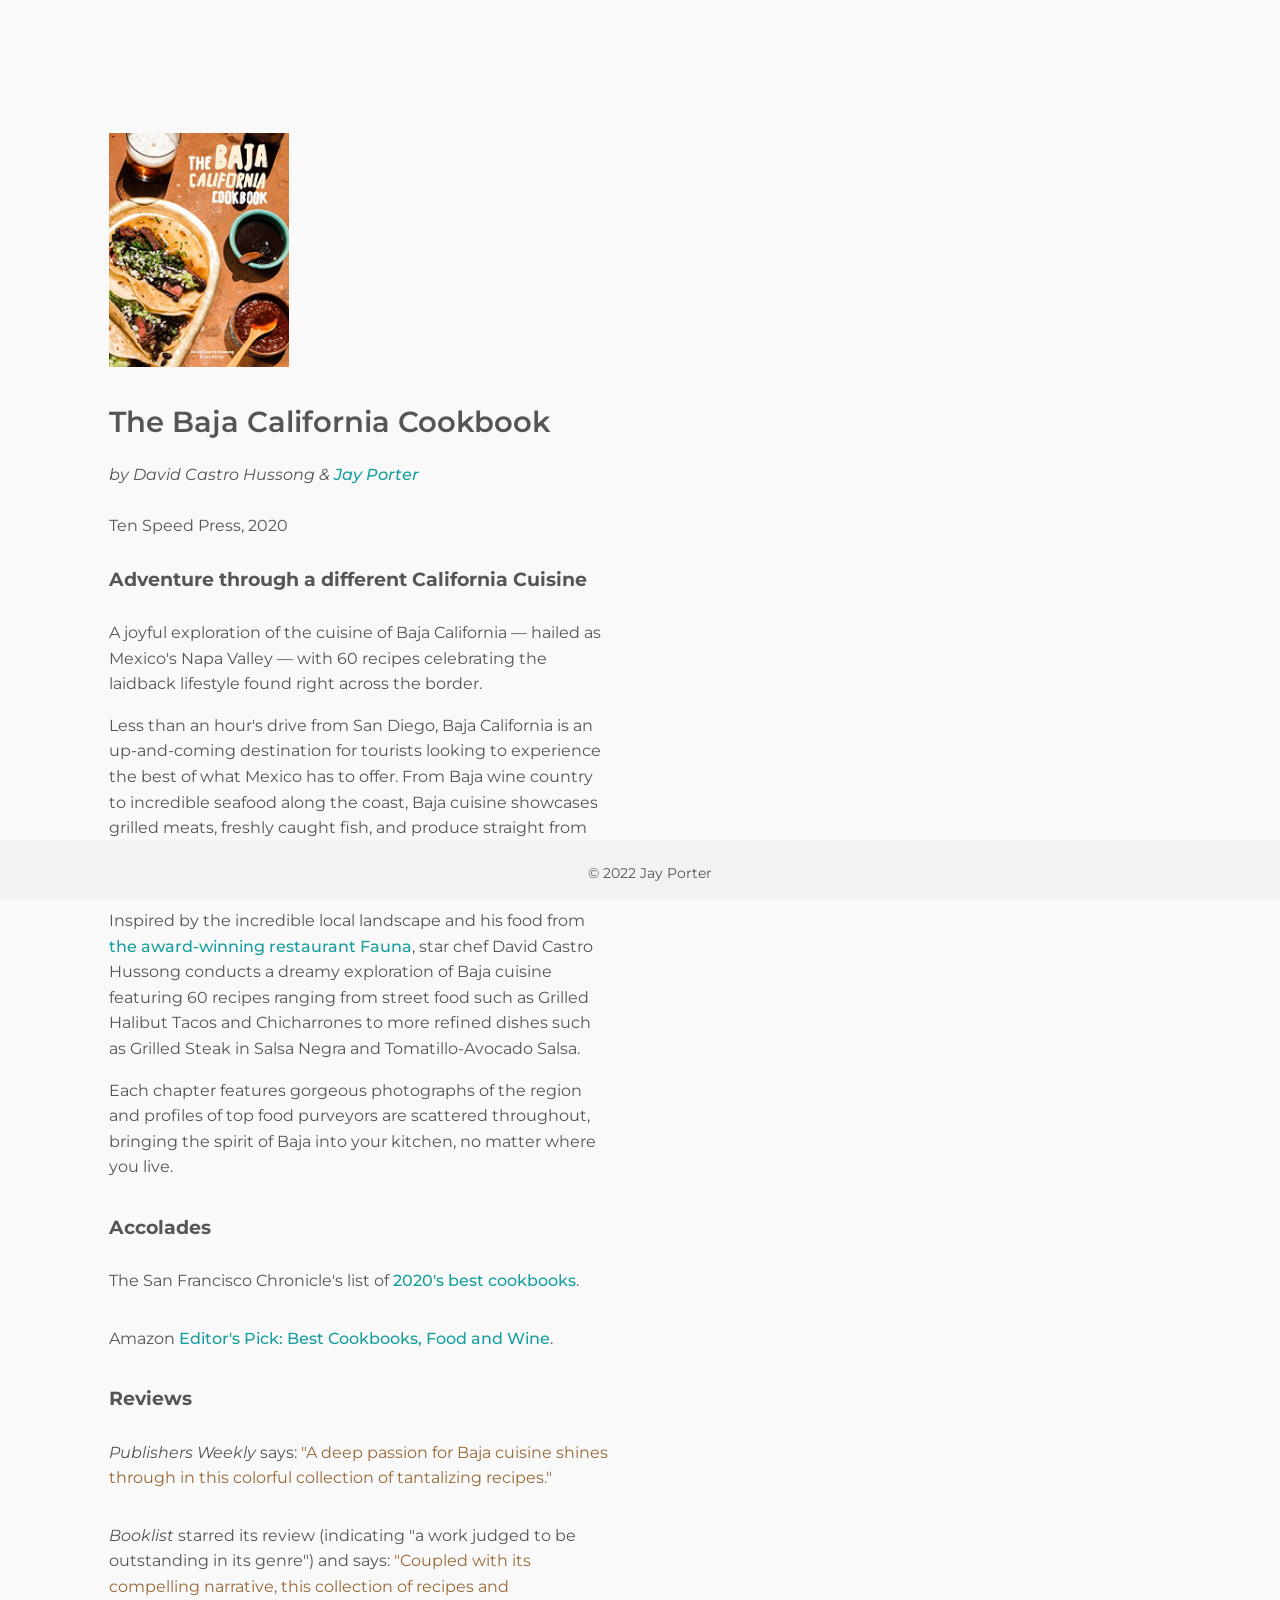
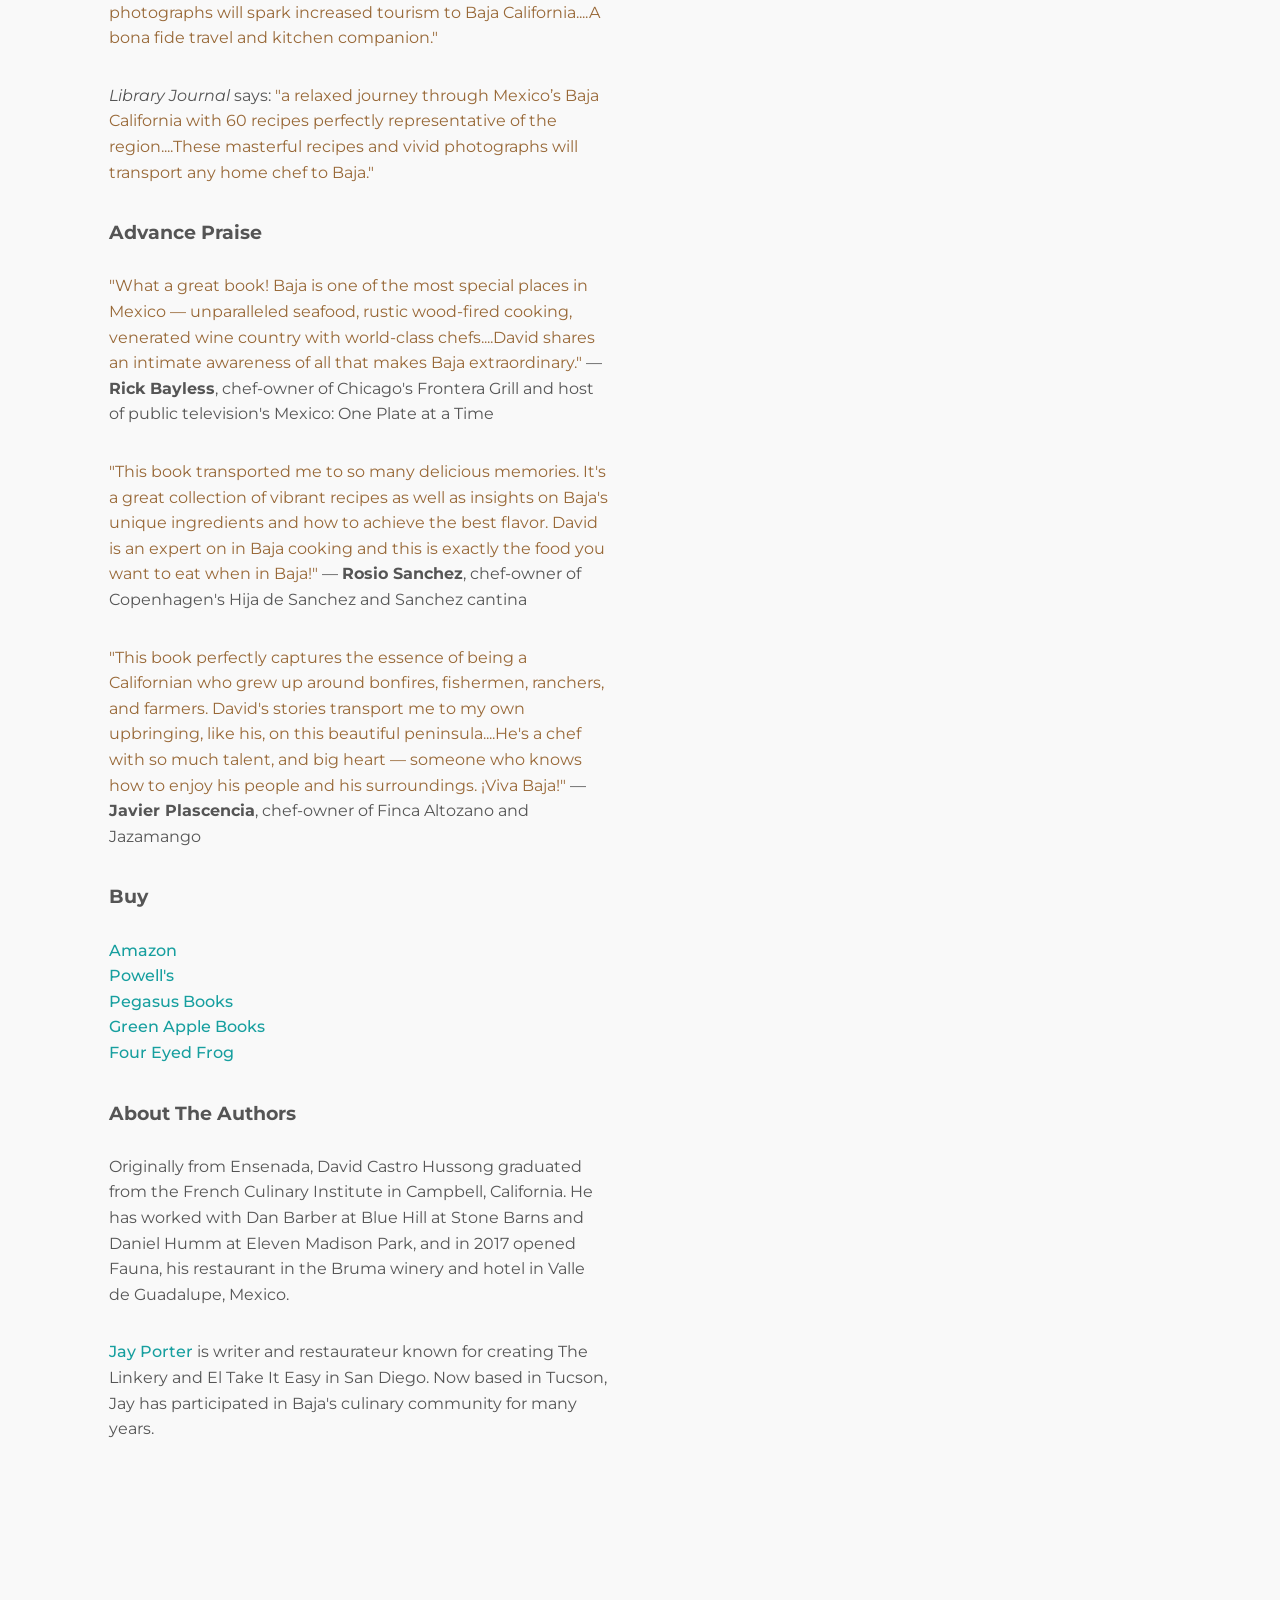
==== bajacookbook/index.html @ 5ff98062 "chore: capture jayporter.com as a static tree" ====
<!DOCTYPE html>
<html>
<head>
    <title>The Baja California Cookbook</title>
    <link rel="stylesheet" type="text/css" href="/static/style.css">
    <meta name="viewport" content="width=device-width, initial-scale=1">
    <link href="https://fonts.googleapis.com/css?family=Montserrat:400,700" rel="stylesheet">
</head>
<body>
    <main class="containerleft py-4">
        <div class="row">
            <div class="col-md-6">
                <a href="https://www.amazon.com/Baja-California-Cookbook-Exploring-Mexico/dp/0399582835/" ><img src="/static/TBCC-cover.jpg" alt="The Baja California Cookbook cover" class="book-cover-img">
                <div class="small-profile">
                    <div class="small-profile-description">
                        <h2 class="small-profile-title">The Baja California Cookbook</h2></a>
                <p class="technical-summary"><i>by David Castro Hussong & <a href="/" class="technical-summary-link">Jay Porter</a></i><br><br>Ten Speed Press, 2020</p>

                    </div>
                </div>
            </div>

            <div class="col-md-6">
                <h4>Adventure through a different California Cuisine</h4>
                <div class="work-sample-intro"><p>A joyful exploration of the cuisine of Baja California — hailed as Mexico's Napa Valley — with 60 recipes celebrating the laidback lifestyle found right across the border. </p><p>Less than an hour's drive from San Diego, Baja California is an up-and-coming destination for tourists looking to experience the best of what Mexico has to offer. From Baja wine country to incredible seafood along the coast, Baja cuisine showcases grilled meats, freshly caught fish, and produce straight from the garden, all mingled with the salt spray of the Pacific Ocean. </p><p> Inspired by the incredible local landscape and his food from <a href="https://faunarestaurante.mx/index_en.html" class="work-sample-link">the award-winning restaurant Fauna</a>, star chef David Castro Hussong conducts a dreamy exploration of Baja cuisine featuring 60 recipes ranging from street food such as Grilled Halibut Tacos and Chicharrones to more refined dishes such as Grilled Steak in Salsa Negra and Tomatillo-Avocado Salsa.<p></p>Each chapter features gorgeous photographs of the region and profiles of top food purveyors are scattered throughout, bringing the spirit of Baja into your kitchen, no matter where you live. </div>
                <ul class="work-samples-list">
                    <li>
                        <p><h4>Accolades</h4></p>
                        <p class="work-sample-description">The San Francisco Chronicle's list of <a href="https://www.sfchronicle.com/recipes/article/The-best-cookbooks-of-2020-15768114.php" class="work-sample-link">2020's best cookbooks</a>.</p>
                        <p class="work-sample-description"><p class="work-sample-description">Amazon <a href="https://www.sfchronicle.com/recipes/article/The-best-cookbooks-of-2020-15768114.php" class="work-sample-link">Editor's Pick: Best Cookbooks, Food and Wine</a>.</p>
                        </p>

                    </li>
                    <li>
                        <p><h4>Reviews</h4></p>
                        <p class="work-sample-description"><i>Publishers Weekly</i> says: <a class="accolade">"A deep passion for Baja cuisine shines through in this colorful collection of tantalizing recipes."</a> </p>
                        <p class="work-sample-description"><i>Booklist</i> starred its review (indicating "a work judged to be outstanding in its genre") and says: <a class="accolade">"Coupled with its compelling narrative, this collection of recipes and photographs will spark increased tourism to Baja California....A bona fide travel and kitchen companion."</a></p>
                        <p class="work-sample-description"><i>Library Journal</i> says: <a class="accolade">"a relaxed journey through Mexico’s Baja California with 60 recipes perfectly representative of the region....These masterful recipes and vivid photographs will transport any home chef to Baja." </a></p>
                    </li>
                    <li>
                         <p><h4>Advance Praise</h4></p>
                        <p class="work-sample-description"><a class="accolade">"What a great book! Baja is one of the most special places in Mexico — unparalleled seafood, rustic wood-fired cooking, venerated wine country with world-class chefs....David shares an intimate awareness of all that makes Baja extraordinary."</a> — <b>Rick Bayless</b>, chef-owner of Chicago's Frontera Grill and host of public television's Mexico: One Plate at a Time
</p>
                        <p class="work-sample-description"><a class="accolade">"This book transported me to so many delicious memories. It's a great collection of vibrant recipes as well as insights on Baja's unique ingredients and how to achieve the best flavor. David is an expert on in Baja cooking and this is exactly the food you want to eat when in Baja!"</a> — <b>Rosio Sanchez</b>, chef-owner of Copenhagen's Hija de Sanchez and Sanchez cantina </p>
                        <p class="work-sample-description"><a class="accolade">"This book perfectly captures the essence of being a Californian who grew up around bonfires, fishermen, ranchers, and farmers. David's stories transport me to my own upbringing, like his, on this beautiful peninsula....He's a chef with so much talent, and big heart — someone who knows how to enjoy his people and his surroundings. ¡Viva Baja!"</a> — <b>Javier Plascencia</b>, chef-owner of Finca Altozano and Jazamango</p>
                    </li>
                     <li>
                         <p><h4>Buy</h4></p>
                         <p class="work-sample-description">
                         <a href = "https://www.amazon.com/Baja-California-Cookbook-Exploring-Mexico/dp/0399582835/" class="work-sample-link">Amazon</a><br><a href = "https://www.powells.com/book/-9780399582837" class="work-sample-link">Powell's</a><br><a href = "https://www.pegasusbookstore.com/book/9780399582837" class="work-sample-link">Pegasus Books</a><br><a href = "https://www.greenapplebooks.com/book/9780399582837" class="work-sample-link">Green Apple Books</a><br><a href = "https://www.foureyedfrog.com/book/9780399582837" class="work-sample-link">Four Eyed Frog</a></p>

                     </li>
                    <li>
                        <p><h4>About The Authors</h4></p>
                        <p class="work-sample-description">Originally from Ensenada, David Castro Hussong graduated from the French Culinary Institute in Campbell, California. He has worked with Dan Barber at Blue Hill at Stone Barns and Daniel Humm at Eleven Madison Park, and in 2017 opened Fauna, his restaurant in the Bruma winery and hotel in Valle de Guadalupe, Mexico. </p>
                        <p class="work-sample-description"><a href="/" class="work-sample-link">Jay Porter</a> is writer and restaurateur known for creating The Linkery and El Take It Easy in San Diego. Now based in Tucson, Jay has participated in Baja's culinary community for many years.</p>
                    </li>
                </ul>
            </div>
        </div>
    </main>
<footer class="footer">
    <div class="footer-content">
        <p><a href="/">&copy; 2022 Jay Porter</a></p>
    </div>
</footer>
</body>
</html>
---- static/style.css ----
body {
    font-family: 'Montserrat', sans-serif;
    font-weight: 400;
    background-color: #f9f9f9;
    color: #555;
}

.container {
    margin: 5%;
    line-height: 1.6;
    padding-bottom: 50px;
    width: 90%;
}

.containerleft {
    margin: 8%;
    line-height: 1.6;
    max-width: 500px;
    width: 90%;
    padding-bottom: 50px;
}


h1, h2, h3 {
    font-weight: 600;
}

h4 {
    font-size: 1.2em;
}

.accolade {
    color: #986837;
}

.text-center {
    text-align: center;
}

.py-4 {
    padding-top: 2rem;
    padding-bottom: 2rem;
}

.profile-img {
    width: 200px;
    height: 200px;
    display: block;
    margin: 0 auto;
    border-radius: 50%;
    object-fit: cover;
    object-position: center;
}

.profile-description {
    margin-left: 120px;
}
.profile {
    text-align: center;
    margin-top: 2rem;
}

.profile-title {
    font-size: 1.8rem;
    margin-bottom: 0.5rem;
}


.small-profile-img {
    width: 100px;
    height: 100px;
    display: block;
    margin: 0;
    border-radius: 50%;
    object-fit: cover;
    object-position: center;
}

.book-cover-img {
    width: 180px;
    display: block;
    margin: 0;
    object-fit: cover;
    object-position: center;
}

a {
    text-decoration: none;
}
.small-profile {
    margin-top: 2rem;
    text-align: left;
}

.small-profile-title{
    font-size: 1.8rem;
    margin-bottom: 0.5rem;
    color: #555;
}

.small-profile-title:link{
    color: #555;
}

.small-profile-title:hover{
    color: #555;
}

.pin-icon {
    max-width: 13px;
}

.location-text {
    font-size:.85rem;
    color: #777;
   vertical-align: top;
}

.summary {
    font-size: 1rem;
    max-width: 350px;
    display:inline-block;
    margin-left: 20%;
    margin-right:20%;
}

.technical-summary {
    font-size: 1rem;
}

.technical-summary-link:visited {
    color:#60acac;
}

.technical-summary-link:hover {
    color: #007b7b;
}

.technical-summary-link {
    color: #179f9f;
    text-decoration: none;
    font-weight: 500;
}

.work-samples-title {
    font-size: 1.8rem;
    margin-top: 4rem; /* Adjust the margin-top value as needed */
    margin-bottom: 1.2rem;
}

.work-samples-list {
    list-style: none;
    padding-left: 0;
}

.work-sample-link {
    margin-top: 2.0rem;
    color: #179f9f;
    text-decoration: none;
    font-weight: 500;
    transition: color 0.2s ease;
}

.work-sample-link:hover {
    color: #007b7b;
}

.work-sample-description {
    font-size: 1rem;
    margin-top: 0.5rem;
    margin-bottom: 2.0rem;
}

.work-sample-link:visited {
    color:#60acac;
}

.work-sample-intro {
    font-size: 1rem;
    margin-bottom: 2rem;
}

/* Style footer */
.footer {
    position: fixed;
    bottom: 0;
    left: 0;
    width: 100%;
    background-color: #f2f2f2;
    text-align: center;
    padding: 10px;
    height: 40px;
}

.footer-content {
    max-width: 1080px;
    margin: 0 auto;
}

.footer p {
    font-size: 14px;
}

.footer a {
    color: #555;
}

.footer a:hover {
    color: #111;
}
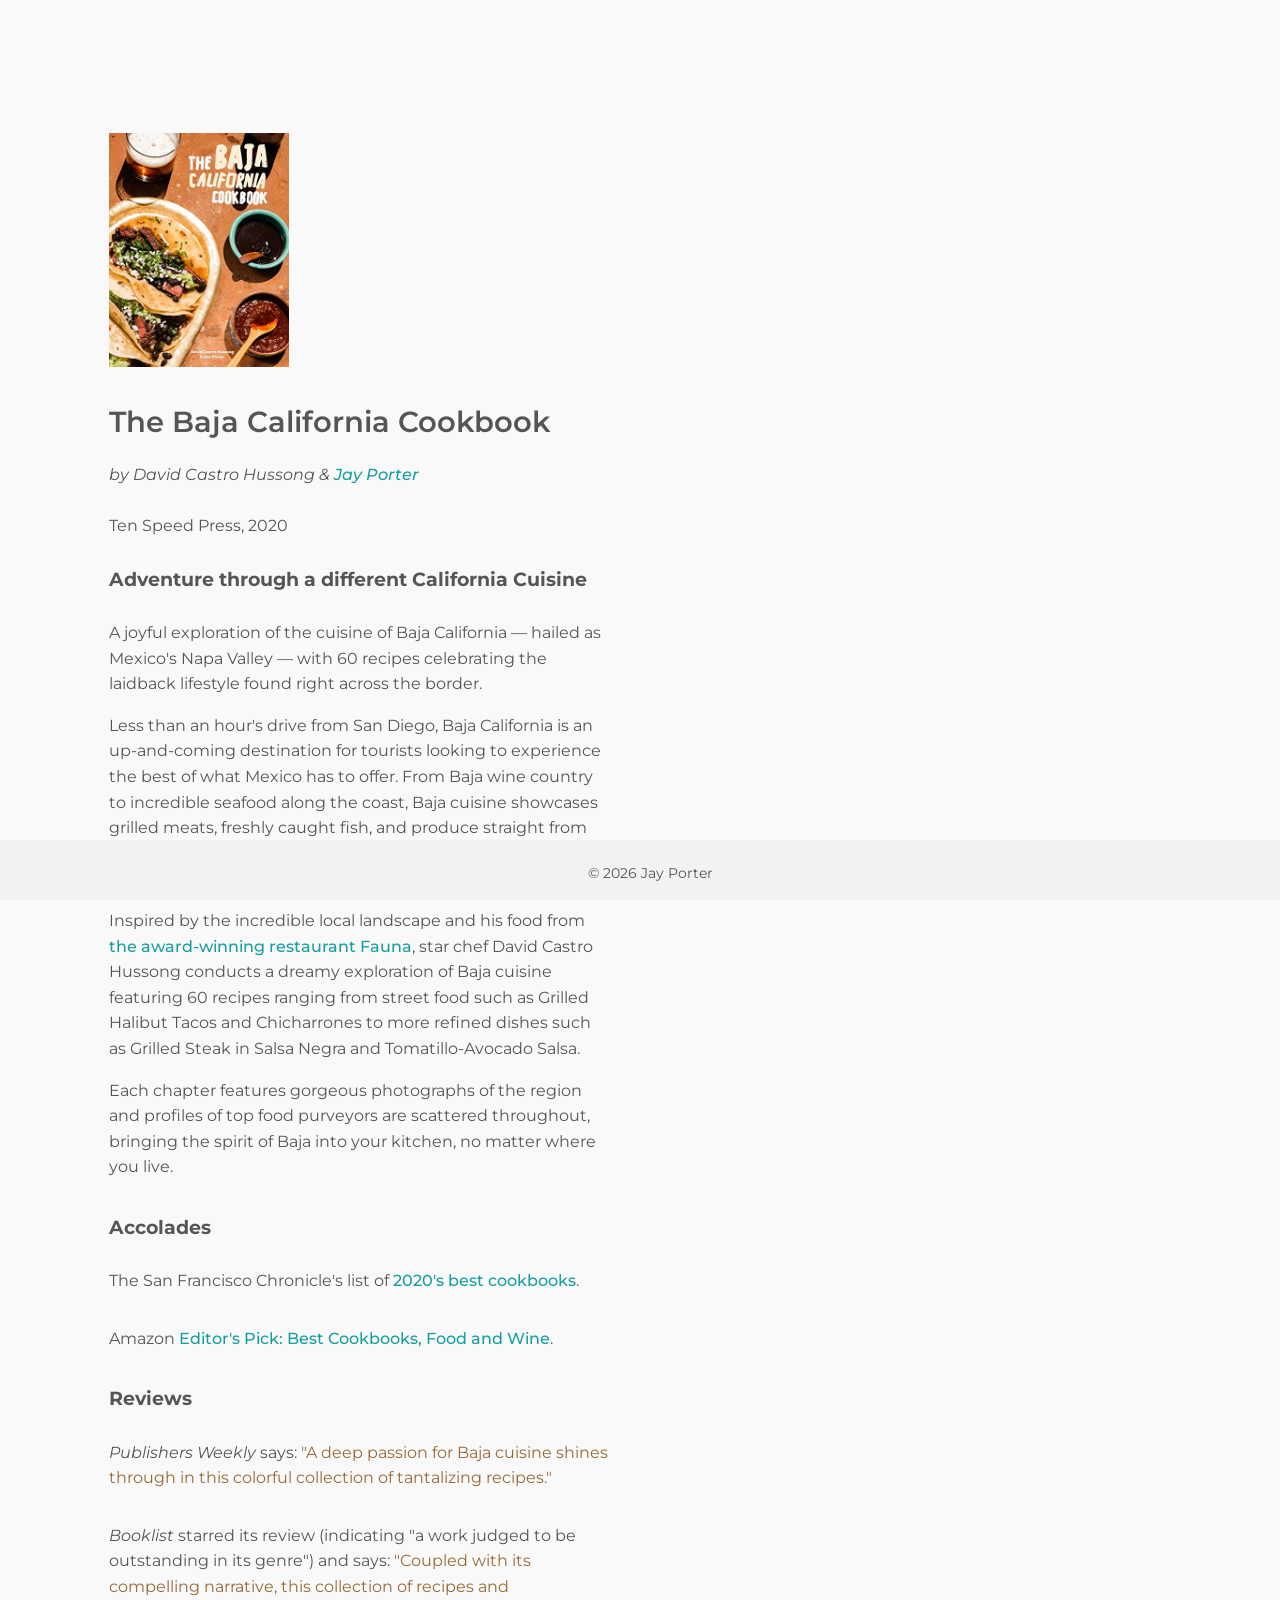
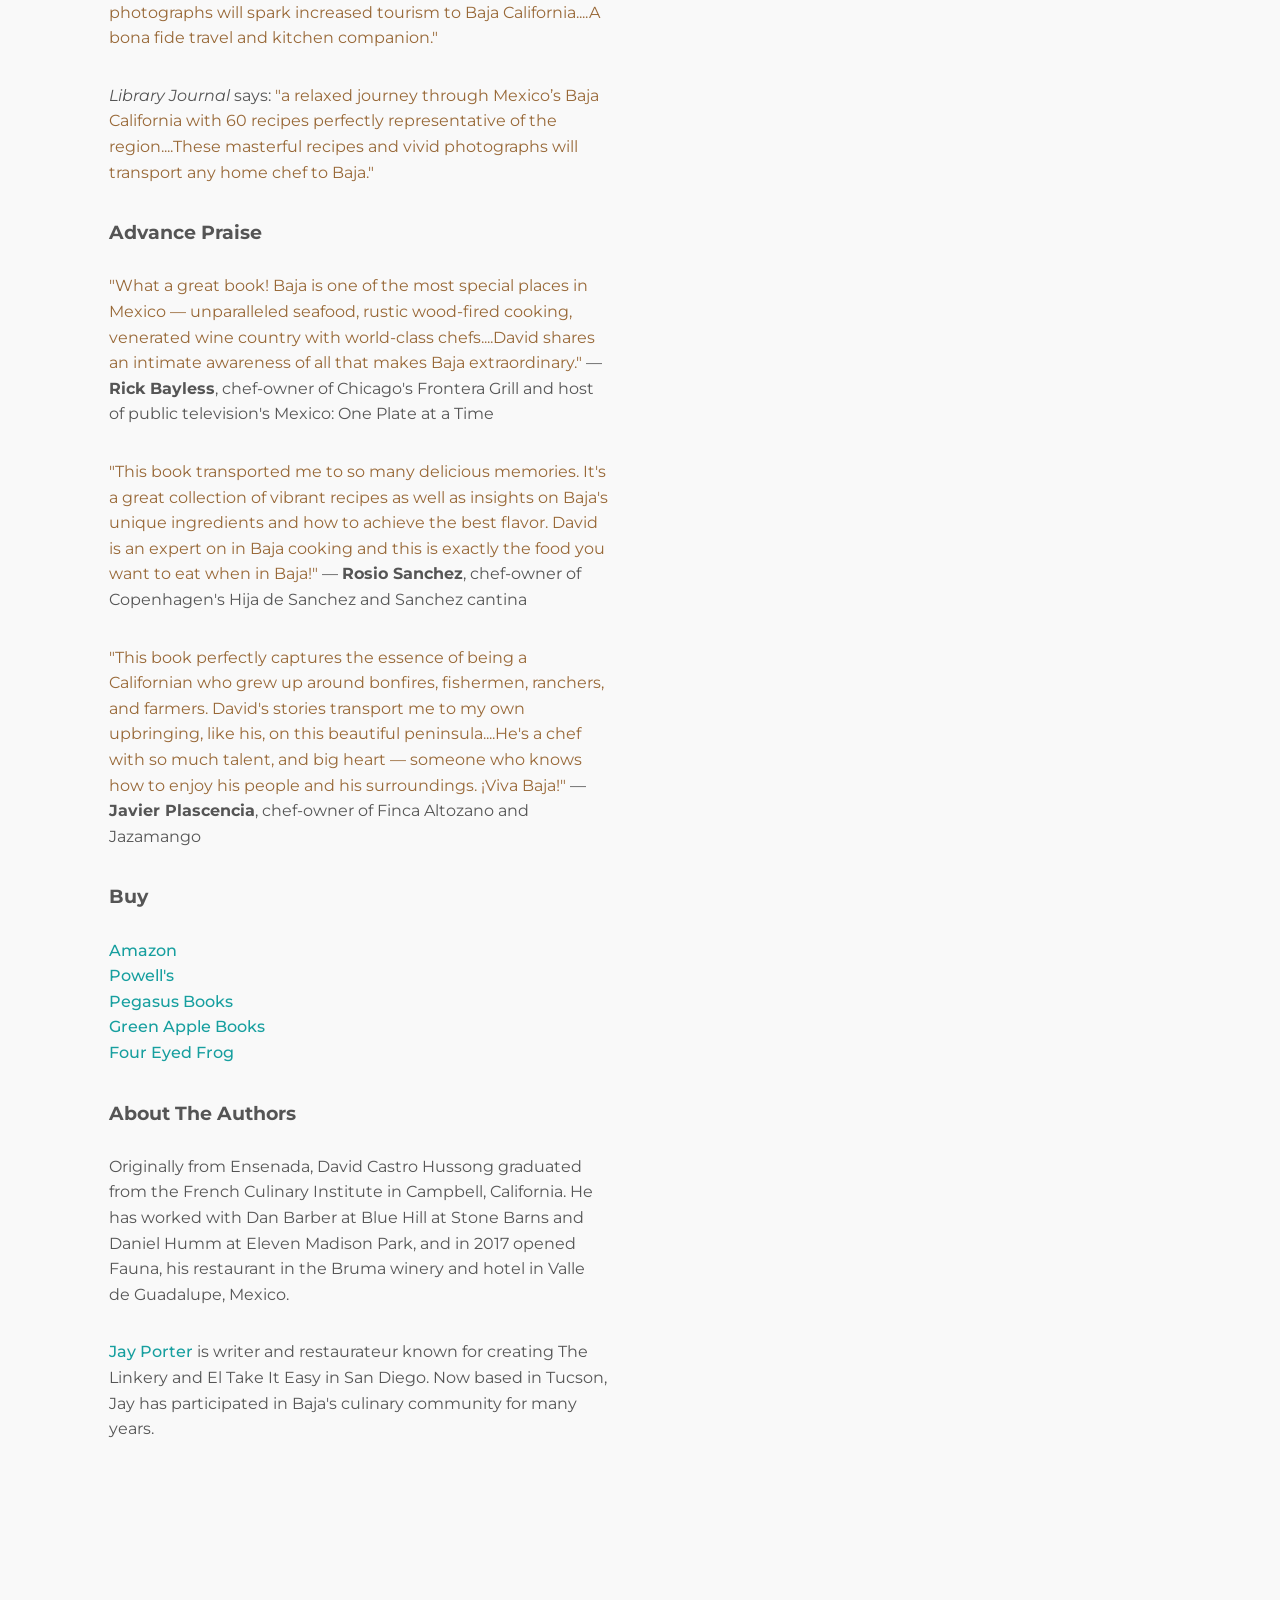
==== commit 4db00129: "feat: refresh home page copy and prune dead content Apply the recommended replacement copy from the " ====
--- a/bajacookbook/index.html
+++ b/bajacookbook/index.html
@@ -22,7 +22,7 @@
 
             <div class="col-md-6">
                 <h4>Adventure through a different California Cuisine</h4>
-                <div class="work-sample-intro"><p>A joyful exploration of the cuisine of Baja California — hailed as Mexico's Napa Valley — with 60 recipes celebrating the laidback lifestyle found right across the border. </p><p>Less than an hour's drive from San Diego, Baja California is an up-and-coming destination for tourists looking to experience the best of what Mexico has to offer. From Baja wine country to incredible seafood along the coast, Baja cuisine showcases grilled meats, freshly caught fish, and produce straight from the garden, all mingled with the salt spray of the Pacific Ocean. </p><p> Inspired by the incredible local landscape and his food from <a href="https://faunarestaurante.mx/index_en.html" class="work-sample-link">the award-winning restaurant Fauna</a>, star chef David Castro Hussong conducts a dreamy exploration of Baja cuisine featuring 60 recipes ranging from street food such as Grilled Halibut Tacos and Chicharrones to more refined dishes such as Grilled Steak in Salsa Negra and Tomatillo-Avocado Salsa.<p></p>Each chapter features gorgeous photographs of the region and profiles of top food purveyors are scattered throughout, bringing the spirit of Baja into your kitchen, no matter where you live. </div>
+                <div class="work-sample-intro"><p>A joyful exploration of the cuisine of Baja California — hailed as Mexico's Napa Valley — with 60 recipes celebrating the laidback lifestyle found right across the border. </p><p>Less than an hour's drive from San Diego, Baja California is an up-and-coming destination for tourists looking to experience the best of what Mexico has to offer. From Baja wine country to incredible seafood along the coast, Baja cuisine showcases grilled meats, freshly caught fish, and produce straight from the garden, all mingled with the salt spray of the Pacific Ocean. </p><p> Inspired by the incredible local landscape and his food from <a href="https://faunarestaurante.mx" class="work-sample-link">the award-winning restaurant Fauna</a>, star chef David Castro Hussong conducts a dreamy exploration of Baja cuisine featuring 60 recipes ranging from street food such as Grilled Halibut Tacos and Chicharrones to more refined dishes such as Grilled Steak in Salsa Negra and Tomatillo-Avocado Salsa.<p></p>Each chapter features gorgeous photographs of the region and profiles of top food purveyors are scattered throughout, bringing the spirit of Baja into your kitchen, no matter where you live. </div>
                 <ul class="work-samples-list">
                     <li>
                         <p><h4>Accolades</h4></p>
@@ -61,7 +61,7 @@
     </main>
 <footer class="footer">
     <div class="footer-content">
-        <p><a href="/">&copy; 2022 Jay Porter</a></p>
+        <p><a href="/">&copy; 2026 Jay Porter</a></p>
     </div>
 </footer>
 </body>
--- a/static/style.css
+++ b/static/style.css
@@ -104,10 +104,6 @@
 
 .small-profile-title:hover{
     color: #555;
-}
-
-.pin-icon {
-    max-width: 13px;
 }
 
 .location-text {
